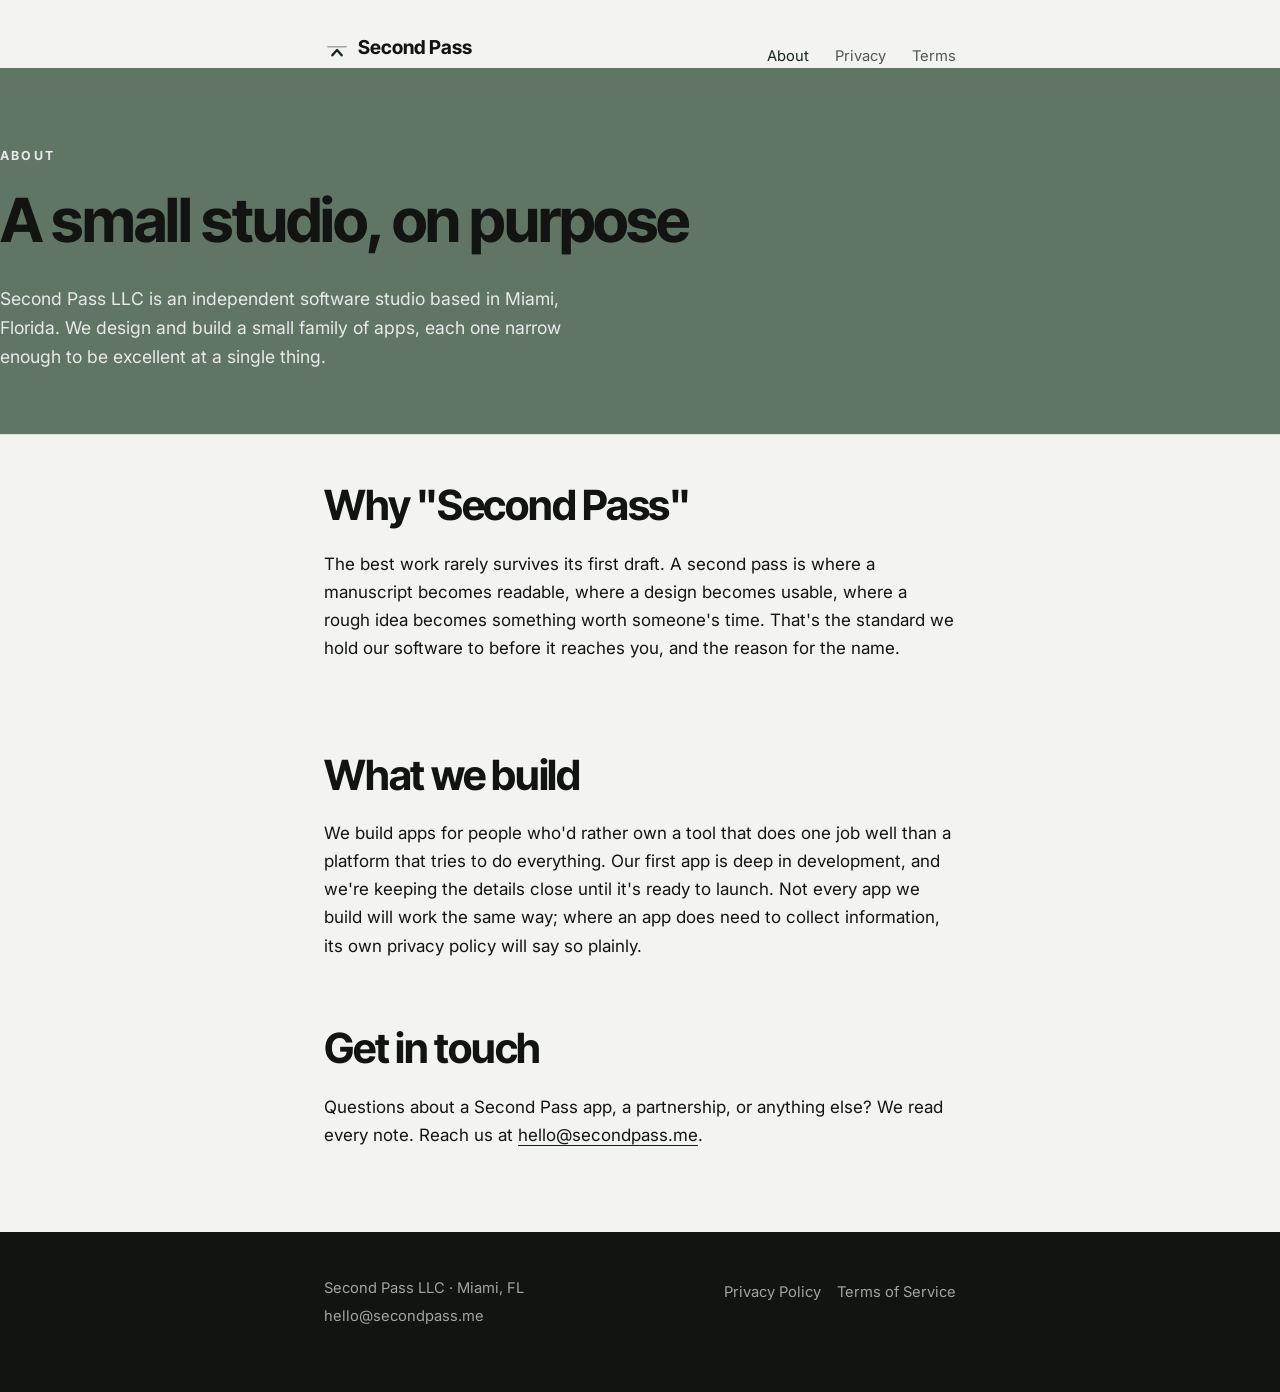
==== about.html @ 6c87a036 "Pink to green" ====
<!DOCTYPE html>
<html lang="en">
<head>
<meta charset="UTF-8">
<meta name="viewport" content="width=device-width, initial-scale=1.0">
<link rel="icon" type="image/svg+xml" href="favicon.svg">
<title>About | Second Pass</title>
<meta name="description" content="Second Pass LLC is a Florida-based software studio building small, focused, privacy-first apps.">
<link rel="preconnect" href="https://fonts.googleapis.com">
<link rel="preconnect" href="https://fonts.gstatic.com" crossorigin>
<link href="https://fonts.googleapis.com/css2?family=Inter:wght@400;500;600;700&family=Inter+Tight:wght@400;500;600;700;800&display=swap" rel="stylesheet">
<link rel="stylesheet" href="styles.css">
</head>
<body>

<header class="site">
  <a class="wordmark" href="index.html"><svg class="wordmark-icon" viewBox="0 0 100 100" aria-hidden="true"><path d="M15 45 L85 45" fill="none" stroke="#69716B" stroke-width="6" stroke-linecap="round" stroke-opacity="0.6"/><path d="M32 78 L50 58 L68 78" fill="none" stroke="#17231D" stroke-width="9" stroke-linecap="round" stroke-linejoin="round"/></svg><span>Second Pass</span></a>
  <nav class="site-nav">
    <a href="about.html" aria-current="page">About</a>
    <a href="privacy-policy.html">Privacy</a>
    <a href="terms-of-service.html">Terms</a>
  </nav>
</header>

<div class="hero">
  <p class="eyebrow">About</p>
  <h1>A small studio, on purpose</h1>
  <p class="lede">Second Pass LLC is an independent software studio based in Miami, Florida. We design and build a small family of apps, each one narrow enough to be excellent at a single thing.</p>
</div>

<hr class="rule">

<section class="block">
  <h2>Why "Second Pass"</h2>
  <p>The best work rarely survives its first draft. A second pass is where a manuscript becomes readable, where a design becomes usable, where a rough idea becomes something worth someone's time. That's the standard we hold our software to before it reaches you, and the reason for the name.</p>
</section>

<section class="block tight">
  <h2>What we build</h2>
  <p>We build apps for people who'd rather own a tool that does one job well than a platform that tries to do everything. Our first app is deep in development, and we're keeping the details close until it's ready to launch. Not every app we build will work the same way; where an app does need to collect information, its own privacy policy will say so plainly.</p>
</section>

<section class="block tight">
  <h2>Get in touch</h2>
  <p>Questions about a Second Pass app, a partnership, or anything else? We read every note. Reach us at <a href="mailto:hello@secondpass.me">hello@secondpass.me</a>.</p>
</section>

<footer class="site">
  <div class="wrap">
    <div>Second Pass LLC · Miami, FL<br><a href="mailto:hello@secondpass.me">hello@secondpass.me</a></div>
    <div class="legal-links">
      <a href="privacy-policy.html">Privacy Policy</a>
      <a href="terms-of-service.html">Terms of Service</a>
    </div>
  </div>
</footer>

</body>
</html>
---- styles.css ----
/* ===========================================================
   Second Pass — Editorial Quiet Luxury
   Built against the Second Pass design system, v1.0 (2026).
   Calm over clutter. Editorial over SaaS. Green is an accent,
   not the entire identity.
   =========================================================== */

:root {
  --color-black: #111411;
  --color-hunter: #17231D;
  --color-forest: #354D3B;
  --color-sage: #617565;
  --color-soft-sage: #A7B8A8;

  --color-background: #F3F4F0;
  --color-surface: #FFFFFF;
  --color-surface-soft: #ECEFEA;

  --color-text: #111411;
  --color-text-secondary: #4F5851;
  --color-text-muted: #69716B;

  --color-border: #D9DED9;
  --color-border-dark: #B9C2BA;

  --font-sans: "Inter", -apple-system, BlinkMacSystemFont, "Segoe UI", Helvetica, Arial, sans-serif;
  --font-display: "Inter Tight", "Inter", -apple-system, BlinkMacSystemFont, "Segoe UI", sans-serif;

  --radius-md: 10px;
  --radius-pill: 999px;

  --max-w: 760px;
  --margin: clamp(20px, 6vw, 64px);
}

* { box-sizing: border-box; }
html { -webkit-text-size-adjust: 100%; }

body {
  margin: 0;
  background: var(--color-background);
  color: var(--color-text);
  font-family: var(--font-sans);
  font-size: 17px;
  line-height: 1.65;
  -webkit-font-smoothing: antialiased;
}

h1, h2, h3 {
  font-family: var(--font-display);
  font-weight: 700;
  line-height: 1.1;
  letter-spacing: -0.03em;
  margin: 0 0 0.5em;
  color: var(--color-text);
}

h1 { font-size: clamp(2.4rem, 6vw, 3.8rem); }
h2 { font-size: clamp(1.8rem, 4vw, 2.6rem); font-weight: 700; }
h3 { font-size: 1.15rem; font-weight: 700; font-family: var(--font-sans); color: var(--color-text); }

p { margin: 0 0 1.1em; max-width: 62ch; color: var(--color-text); }
p em { font-style: normal; color: var(--color-hunter); font-weight: 600; }

a { color: var(--color-text); text-underline-offset: 4px; text-decoration-color: var(--color-hunter); }
a:hover { color: var(--color-hunter); }

a:focus-visible, .btn:focus-visible {
  outline: 2px solid var(--color-hunter);
  outline-offset: 3px;
  border-radius: 2px;
}

.wrap {
  max-width: var(--max-w);
  margin: 0 auto;
  padding: 0 var(--margin);
}

/* ---------- header ---------- */

header.site {
  padding: 32px var(--margin) 0;
  max-width: var(--max-w);
  margin: 0 auto;
  display: flex;
  justify-content: space-between;
  align-items: baseline;
  gap: 16px;
  flex-wrap: wrap;
}

.wordmark {
  font-family: var(--font-display);
  font-weight: 700;
  font-size: 1.2rem;
  color: var(--color-text);
  text-decoration: none;
  display: flex;
  align-items: center;
  gap: 8px;
}
.wordmark-icon { width: 26px; height: 26px; flex-shrink: 0; }

nav.site-nav { display: flex; gap: 26px; }
nav.site-nav a {
  font-size: 0.92rem;
  color: var(--color-text-secondary);
  text-decoration: none;
}
nav.site-nav a:hover, nav.site-nav a[aria-current="page"] { color: var(--color-hunter); }

/* ---------- hero ---------- */

.hero {
  background: var(--color-sage);
  padding: 72px 0 44px;
}

.hero .eyebrow {
  display: inline-block;
  color: #FFFFFF;
  font-size: 0.78rem;
  font-weight: 700;
  letter-spacing: 0.18em;
  text-transform: uppercase;
  margin-bottom: 20px;
  opacity: 0.85;
}

/* the big animated name */
.name-hero {
  position: relative;
  display: inline-block;
  font-family: var(--font-display);
  font-weight: 800;
  font-size: clamp(3.2rem, 13vw, 6.5rem);
  line-height: 0.95;
  letter-spacing: -0.03em;
  margin: 0 0 1.15em;
  color: #FFFFFF;
}

.name-hero .letter {
  display: inline-block;
  opacity: 0;
  transform: translateX(36px);
  animation: letter-in 0.5s cubic-bezier(0.16, 1, 0.3, 1) forwards;
}

@keyframes letter-in {
  to { opacity: 1; transform: translateX(0); }
}

@media (prefers-reduced-motion: reduce) {
  .name-hero .letter {
    animation: none;
    opacity: 1;
    transform: none;
  }
}

/* the edit mark: strike, then caret below, drawn in after the letters land */
.name-hero .edit-overlay {
  position: absolute;
  inset: 0;
  width: 100%;
  height: 100%;
  pointer-events: none;
  overflow: visible;
}

.name-hero .edit-overlay .strike {
  fill: none;
  stroke: #FFFFFF;
  stroke-opacity: 0.55;
  stroke-width: 6;
  stroke-linecap: round;
  stroke-dasharray: 400;
  stroke-dashoffset: 400;
  animation: sp-draw 0.4s ease-out 1.25s forwards;
}

.name-hero .edit-overlay .caret {
  fill: none;
  stroke: var(--color-hunter);
  stroke-width: 9;
  stroke-linecap: round;
  stroke-linejoin: round;
  stroke-dasharray: 158;
  stroke-dashoffset: 158;
  animation: sp-draw 0.35s cubic-bezier(0.65, 0, 0.35, 1) 1.65s forwards;
}

@keyframes sp-draw {
  to { stroke-dashoffset: 0; }
}

@media (prefers-reduced-motion: reduce) {
  .name-hero .edit-overlay .strike,
  .name-hero .edit-overlay .caret {
    animation: none;
    stroke-dashoffset: 0;
  }
}

.hero .tagline {
  font-size: 1.3rem;
  font-family: var(--font-display);
  font-weight: 600;
  color: #FFFFFF;
  margin-bottom: 0.6em;
}

.hero .tagline em { font-style: normal; color: #FFFFFF; text-decoration: underline; text-decoration-color: rgba(255,255,255,0.5); text-underline-offset: 4px; }

.hero .lede { font-size: 1.1rem; color: rgba(255, 255, 255, 0.85); max-width: 52ch; }

/* ---------- rule / section ---------- */

.rule {
  border: none;
  border-top: 1px solid var(--color-border);
  margin: 0;
}

section.block {
  padding: 48px var(--margin);
  max-width: var(--max-w);
  margin: 0 auto;
}

section.block.tight { padding-top: 24px; padding-bottom: 24px; }

/* ---------- "Latest" feed ---------- */

.log-item {
  border-top: 1px solid var(--color-border);
  padding: 30px 0;
  display: grid;
  grid-template-columns: 120px 1fr;
  gap: 20px;
}

.log-item:last-child { border-bottom: 1px solid var(--color-border); }

.log-item .status {
  font-size: 0.78rem;
  font-weight: 700;
  letter-spacing: 0.08em;
  text-transform: uppercase;
  font-family: var(--font-sans);
  color: var(--color-text-muted);
  padding-top: 0.2em;
}

.log-item .status.live { color: var(--color-hunter); }

.log-item h3 { margin-bottom: 8px; }
.log-item p { margin-bottom: 10px; color: var(--color-text-secondary); }
.log-item a.visit { font-size: 0.95rem; color: var(--color-hunter); text-decoration-color: var(--color-hunter); font-weight: 600; }

@media (max-width: 480px) {
  .log-item { grid-template-columns: 1fr; gap: 6px; }
}

/* ---------- principles ---------- */

.principles { margin: 0; padding: 0; list-style: none; }
.principles li {
  border-top: 1px solid var(--color-border);
  border-left: 3px solid var(--color-hunter);
  padding: 26px 0 26px 24px;
}
.principles li:last-child { border-bottom: 1px solid var(--color-border); }
.principles h3 { margin-bottom: 8px; font-family: var(--font-sans); font-weight: 700; font-size: 1.1rem; }
.principles p { margin-bottom: 0; color: var(--color-text-secondary); }

/* ---------- footer ---------- */

footer.site {
  padding: 44px var(--margin) 60px;
  max-width: 100%;
  margin: 40px 0 0;
  background: var(--color-black);
  color: #9EA79F;
  font-size: 0.92rem;
}

footer.site .wrap {
  display: flex;
  flex-wrap: wrap;
  justify-content: space-between;
  gap: 16px;
}

footer.site a { color: #9EA79F; text-decoration-color: transparent; padding: 4px 0; display: inline-block; }
footer.site a:hover { color: var(--color-soft-sage); }
footer.site .legal-links { display: flex; gap: 16px; flex-wrap: wrap; }

/* ---------- legal page typography ---------- */

.legal h2 {
  margin-top: 1.8em;
  font-size: 1.15rem;
  font-family: var(--font-sans);
  font-weight: 700;
  color: var(--color-forest);
}
.legal .updated { color: var(--color-text-muted); font-size: 0.9rem; margin-bottom: 2.5em; }
.legal .draft-note {
  border: 1px solid var(--color-border);
  padding: 16px 18px;
  font-size: 0.92rem;
  color: var(--color-text-secondary);
  margin-bottom: 2.5em;
}
.legal p, .legal li { color: var(--color-text); }

/* ---------- misc ---------- */

.btn {
  display: inline-block;
  padding: 13px 24px;
  border: 1px solid var(--color-border-dark);
  border-radius: var(--radius-md);
  color: var(--color-black);
  text-decoration: none;
  font-size: 0.95rem;
  font-weight: 600;
  margin-top: 8px;
  transition: border-color 160ms ease, background 160ms ease, color 160ms ease;
}
.btn:hover { border-color: var(--color-black); background: var(--color-black); color: #FFFFFF; }
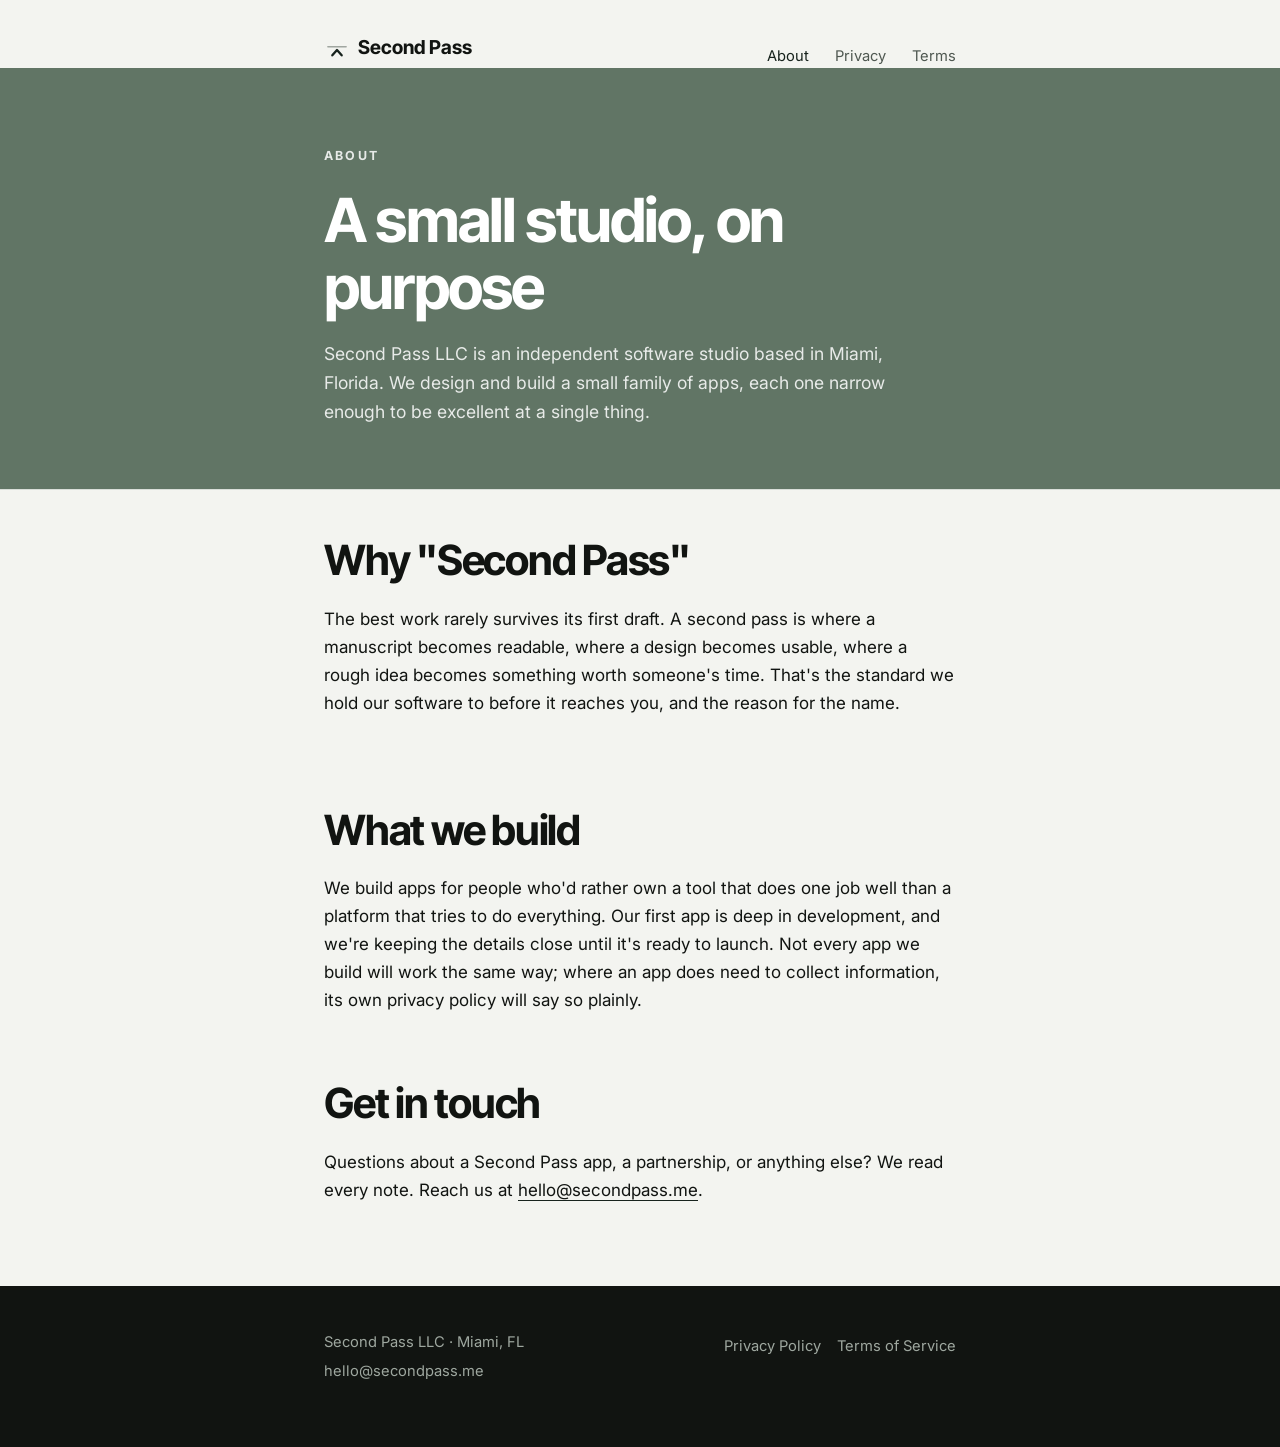
==== commit 30dc21be: "Center about and legal page heroes" ====
--- a/about.html
+++ b/about.html
@@ -23,9 +23,11 @@
 </header>
 
 <div class="hero">
-  <p class="eyebrow">About</p>
-  <h1>A small studio, on purpose</h1>
-  <p class="lede">Second Pass LLC is an independent software studio based in Miami, Florida. We design and build a small family of apps, each one narrow enough to be excellent at a single thing.</p>
+  <div class="wrap">
+    <p class="eyebrow">About</p>
+    <h1>A small studio, on purpose</h1>
+    <p class="lede">Second Pass LLC is an independent software studio based in Miami, Florida. We design and build a small family of apps, each one narrow enough to be excellent at a single thing.</p>
+  </div>
 </div>
 
 <hr class="rule">
--- a/styles.css
+++ b/styles.css
@@ -132,9 +132,10 @@
 .name-hero {
   position: relative;
   display: inline-block;
+  white-space: nowrap;
   font-family: var(--font-display);
   font-weight: 800;
-  font-size: clamp(3.2rem, 13vw, 6.5rem);
+  font-size: clamp(2.6rem, 13vw, 6.5rem);
   line-height: 0.95;
   letter-spacing: -0.03em;
   margin: 0 0 1.15em;
@@ -213,6 +214,8 @@
 }
 
 .hero .tagline em { font-style: normal; color: #FFFFFF; text-decoration: underline; text-decoration-color: rgba(255,255,255,0.5); text-underline-offset: 4px; }
+
+.hero h1 { color: #FFFFFF; margin-bottom: 0.3em; }
 
 .hero .lede { font-size: 1.1rem; color: rgba(255, 255, 255, 0.85); max-width: 52ch; }
 
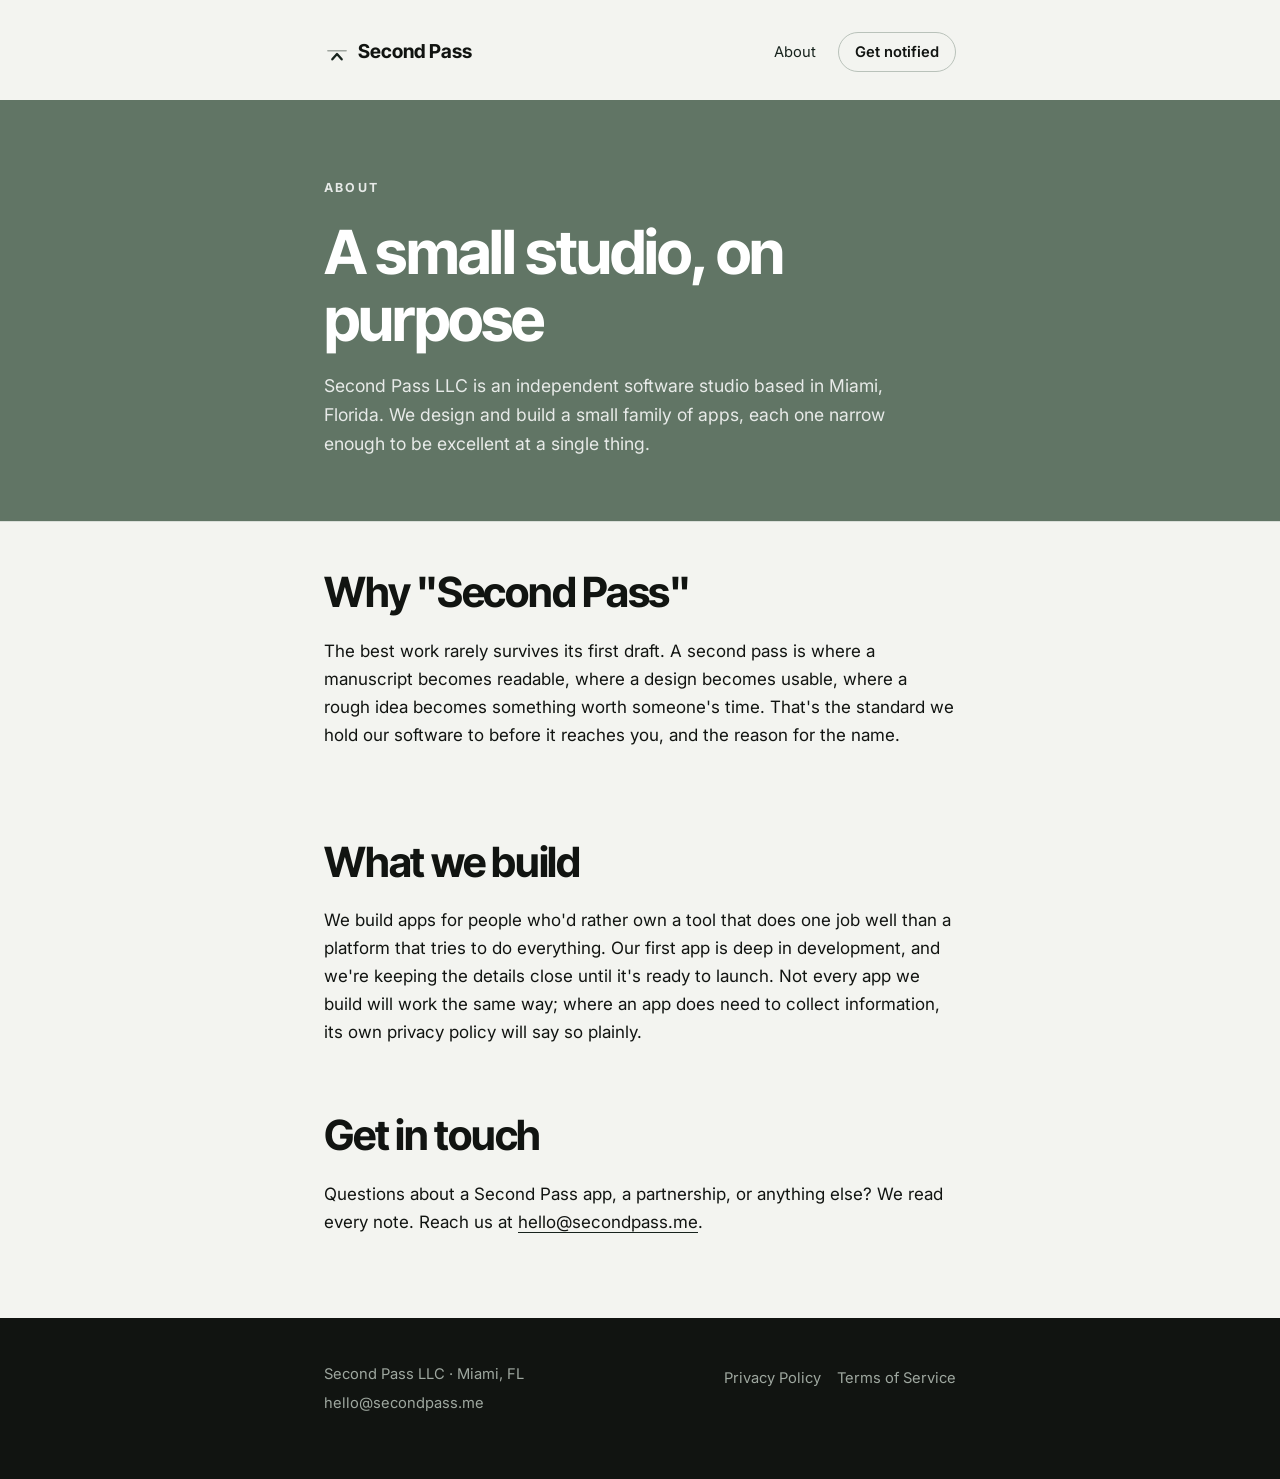
==== commit 132b888e: "Nov 2: patch glob/minimatch in desktop deps; coming-soon holding page (noindex)" ====
--- a/about.html
+++ b/about.html
@@ -3,6 +3,15 @@
 <head>
 <meta charset="UTF-8">
 <meta name="viewport" content="width=device-width, initial-scale=1.0">
+<meta property="og:type" content="website">
+<meta property="og:site_name" content="Second Pass">
+<meta property="og:title" content="About | Second Pass">
+<meta property="og:description" content="An independent software studio in Miami, building a small family of apps that each do one job well.">
+<meta property="og:url" content="https://secondpass.me/about.html">
+<meta property="og:image" content="https://secondpass.me/og-image.png">
+<meta property="og:image:width" content="1200">
+<meta property="og:image:height" content="630">
+<meta name="twitter:card" content="summary_large_image">
 <link rel="icon" type="image/svg+xml" href="favicon.svg">
 <title>About | Second Pass</title>
 <meta name="description" content="Second Pass LLC is a Florida-based software studio building small, focused, privacy-first apps.">
@@ -17,8 +26,7 @@
   <a class="wordmark" href="index.html"><svg class="wordmark-icon" viewBox="0 0 100 100" aria-hidden="true"><path d="M15 45 L85 45" fill="none" stroke="#69716B" stroke-width="6" stroke-linecap="round" stroke-opacity="0.6"/><path d="M32 78 L50 58 L68 78" fill="none" stroke="#17231D" stroke-width="9" stroke-linecap="round" stroke-linejoin="round"/></svg><span>Second Pass</span></a>
   <nav class="site-nav">
     <a href="about.html" aria-current="page">About</a>
-    <a href="privacy-policy.html">Privacy</a>
-    <a href="terms-of-service.html">Terms</a>
+    <a class="nav-cta" href="index.html#notify">Get notified</a>
   </nav>
 </header>
 
--- a/styles.css
+++ b/styles.css
@@ -335,3 +335,155 @@
   transition: border-color 160ms ease, background 160ms ease, color 160ms ease;
 }
 .btn:hover { border-color: var(--color-black); background: var(--color-black); color: #FFFFFF; }
+
+/* ===========================================================
+   v1.1 additions — teaser, signup, proof marks, header CTA
+   =========================================================== */
+
+.sr-only {
+  position: absolute; width: 1px; height: 1px; padding: 0; margin: -1px;
+  overflow: hidden; clip: rect(0 0 0 0); white-space: nowrap; border: 0;
+}
+
+/* header: breathing room above the hero, nav aligned to the wordmark */
+header.site { align-items: center; padding-bottom: 28px; }
+nav.site-nav { align-items: center; gap: 22px; }
+nav.site-nav a.nav-cta {
+  color: var(--color-black);
+  font-weight: 600;
+  border: 1px solid var(--color-border-dark);
+  border-radius: var(--radius-pill);
+  padding: 7px 16px;
+  transition: background 160ms ease, color 160ms ease, border-color 160ms ease;
+}
+nav.site-nav a.nav-cta:hover { background: var(--color-black); border-color: var(--color-black); color: #FFFFFF; }
+
+/* proof-mark divider: a rule with an insertion caret */
+.mark-rule {
+  max-width: var(--max-w);
+  margin: 0 auto;
+  padding: 0 var(--margin);
+  position: relative;
+  height: 22px;
+}
+.mark-rule::before {
+  content: "";
+  position: absolute;
+  left: var(--margin); right: var(--margin); top: 0;
+  border-top: 1px solid var(--color-border);
+}
+.mark-rule svg {
+  position: absolute; top: 2px; left: var(--margin);
+  width: 30px; height: 18px; overflow: visible;
+}
+.mark-rule path {
+  fill: none; stroke: var(--color-hunter); stroke-width: 3;
+  stroke-linecap: round; stroke-linejoin: round;
+}
+
+.section-lede { color: var(--color-text-secondary); margin-bottom: 1.6em; }
+
+/* first-app teaser */
+.app-teaser {
+  border-top: 1px solid var(--color-border);
+  padding-top: 30px;
+  display: grid;
+  grid-template-columns: 1fr;
+  gap: 28px;
+}
+@media (min-width: 720px) {
+  .app-teaser { grid-template-columns: 250px 1fr; gap: 36px; align-items: start; }
+}
+
+.teaser-visual { margin: 0; }
+.teaser-frame {
+  position: relative;
+  aspect-ratio: 4 / 3;
+  background: var(--color-hunter);
+  border-radius: 12px;
+  padding: 9px;
+  overflow: hidden;
+}
+.teaser-screen {
+  position: absolute; inset: 9px; border-radius: 6px; overflow: hidden;
+  background:
+    radial-gradient(circle at 50% 40%, #A7B8A8 0 17%, transparent 18%),
+    radial-gradient(ellipse 46% 34% at 50% 100%, #8A9C8C 0 98%, transparent 100%),
+    linear-gradient(160deg, #4A6350, #2A3B30);
+  filter: blur(9px);
+  transform: scale(1.08);
+}
+.teaser-cue {
+  position: absolute; top: 20px; right: 20px;
+  width: 8px; height: 8px; border-radius: 50%;
+  background: #F3F4F0;
+  box-shadow: 0 0 0 4px rgba(243, 244, 240, 0.18);
+  animation: cue-pulse 3.2s ease-in-out infinite;
+}
+@keyframes cue-pulse {
+  0%, 100% { opacity: 0.35; }
+  50% { opacity: 1; }
+}
+.teaser-visual figcaption {
+  margin-top: 10px;
+  font-size: 0.82rem;
+  color: var(--color-text-muted);
+}
+
+.teaser-copy .status {
+  font-size: 0.78rem; font-weight: 700; letter-spacing: 0.08em;
+  text-transform: uppercase; color: var(--color-forest); margin-bottom: 10px;
+}
+.teaser-copy h3 {
+  font-family: var(--font-display);
+  font-size: 1.45rem; line-height: 1.2; letter-spacing: -0.02em;
+  margin-bottom: 10px;
+}
+.teaser-copy > p { color: var(--color-text-secondary); }
+
+/* signup */
+.notify-form { display: flex; flex-wrap: wrap; gap: 10px; margin-top: 20px; }
+.notify-form input[type=email] {
+  flex: 1 1 220px; min-width: 0;
+  padding: 12px 14px;
+  font: inherit; font-size: 0.95rem;
+  color: var(--color-text);
+  background: var(--color-surface);
+  border: 1px solid var(--color-border-dark);
+  border-radius: var(--radius-md);
+}
+.notify-form input[type=email]:focus { outline: 2px solid var(--color-hunter); outline-offset: 1px; border-color: var(--color-hunter); }
+.btn-dark { background: var(--color-black); border-color: var(--color-black); color: #FFFFFF; margin-top: 0; cursor: pointer; font-family: inherit; }
+.btn-dark:hover { background: var(--color-hunter); border-color: var(--color-hunter); }
+.form-note { flex-basis: 100%; font-size: 0.85rem; color: var(--color-text-muted); margin: 2px 0 0; }
+.form-thanks { margin-top: 20px; font-weight: 600; color: var(--color-hunter); }
+
+/* "What we cut" */
+.cut-list { list-style: none; margin: 0; padding: 0; }
+.cut-list li {
+  border-top: 1px solid var(--color-border);
+  padding: 20px 0;
+  display: grid; gap: 4px;
+}
+.cut-list .cut {
+  font-family: var(--font-display);
+  font-weight: 600; font-size: 1.15rem; letter-spacing: -0.01em;
+  color: var(--color-text-muted);
+  text-decoration: none;
+  background-image: linear-gradient(var(--color-hunter), var(--color-hunter));
+  background-repeat: no-repeat;
+  background-position: 0 56%;
+  background-size: 100% 2.5px;
+  -webkit-box-decoration-break: clone; box-decoration-break: clone;
+  transition: background-size 0.6s cubic-bezier(0.65, 0, 0.35, 1);
+  transition-delay: inherit;
+  justify-self: start;
+}
+.js .cut-list li:not(.is-cut) .cut { background-size: 0% 2.5px; }
+.cut-list .why { color: var(--color-text-secondary); font-size: 0.98rem; }
+
+@media (prefers-reduced-motion: reduce) {
+  .teaser-cue { animation: none; opacity: 1; }
+  .cut-list .cut { transition: none; }
+  .js .cut-list li:not(.is-cut) .cut { background-size: 100% 2.5px; }
+}
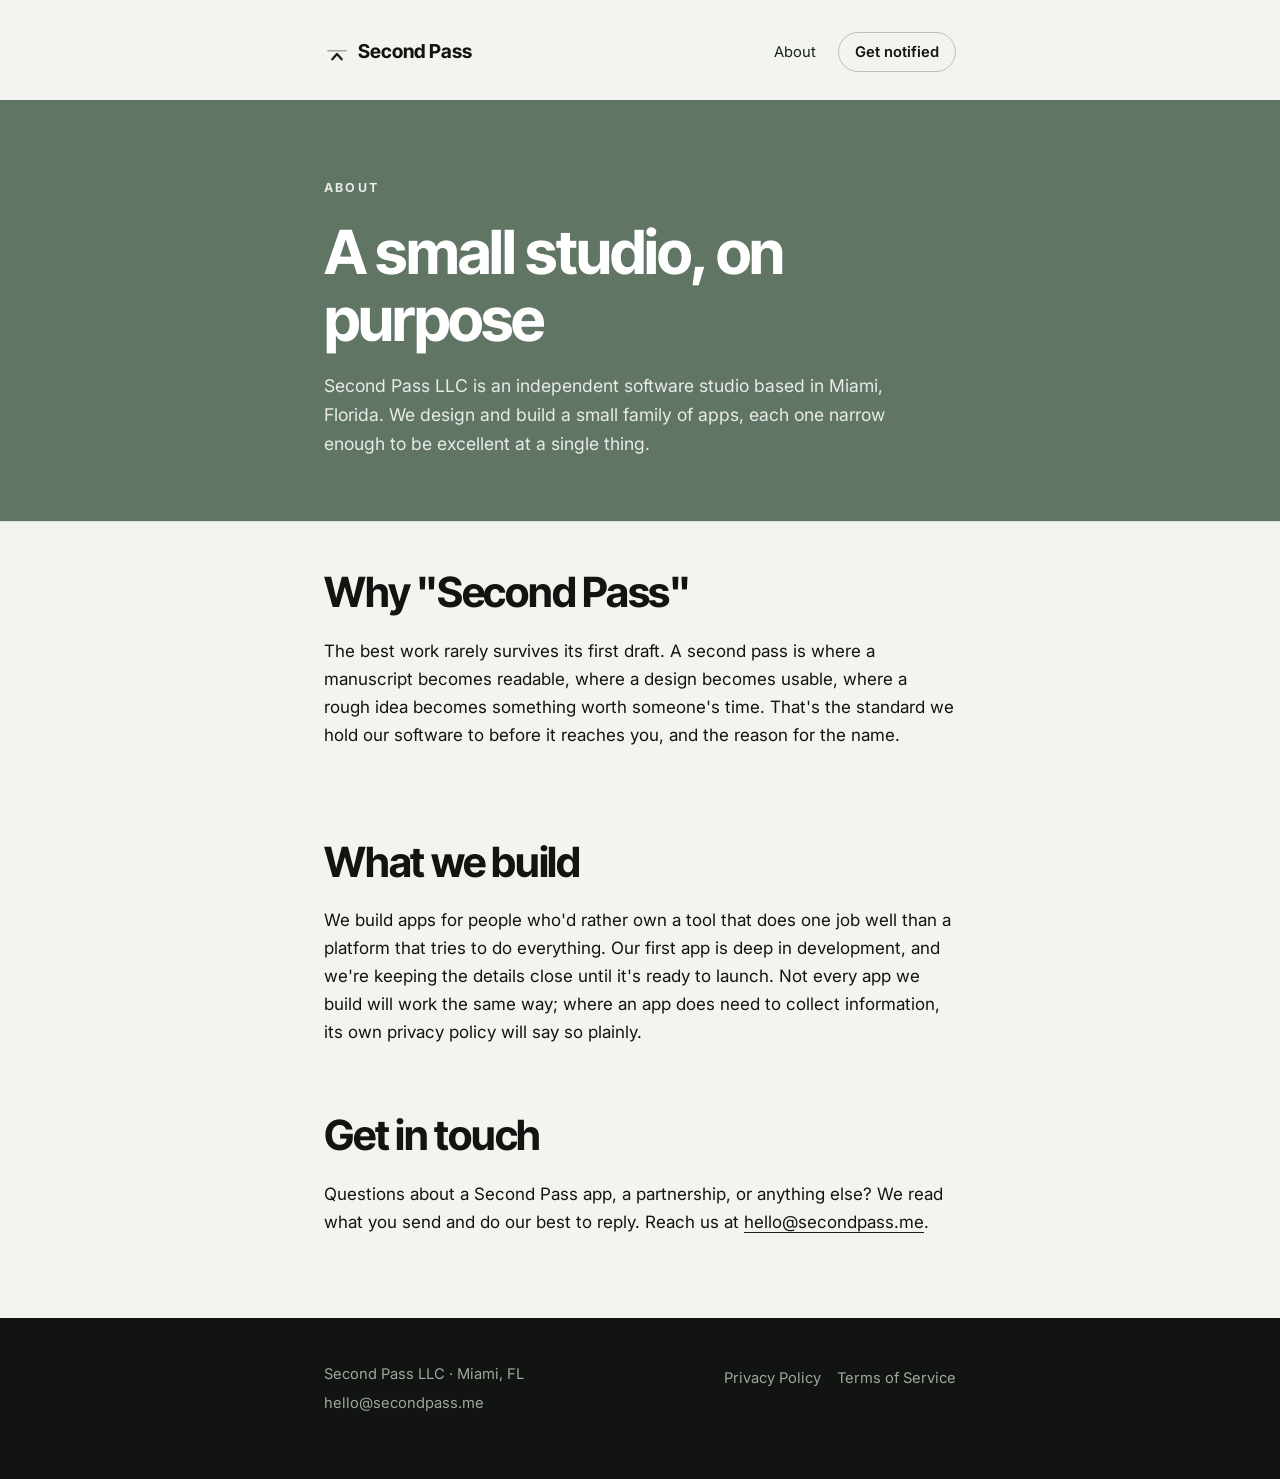
==== commit fe5de896: "Removed absolutes" ====
--- a/about.html
+++ b/about.html
@@ -12,13 +12,15 @@
 <meta property="og:image:width" content="1200">
 <meta property="og:image:height" content="630">
 <meta name="twitter:card" content="summary_large_image">
-<link rel="icon" type="image/svg+xml" href="favicon.svg">
+<link rel="icon" type="image/png" sizes="32x32" href="favicon-32.png?v=2">
+<link rel="icon" type="image/svg+xml" href="favicon.svg?v=2">
+<link rel="apple-touch-icon" href="apple-touch-icon.png?v=2">
 <title>About | Second Pass</title>
 <meta name="description" content="Second Pass LLC is a Florida-based software studio building small, focused, privacy-first apps.">
 <link rel="preconnect" href="https://fonts.googleapis.com">
 <link rel="preconnect" href="https://fonts.gstatic.com" crossorigin>
 <link href="https://fonts.googleapis.com/css2?family=Inter:wght@400;500;600;700&family=Inter+Tight:wght@400;500;600;700;800&display=swap" rel="stylesheet">
-<link rel="stylesheet" href="styles.css">
+<link rel="stylesheet" href="styles.css?v=2">
 </head>
 <body>
 
@@ -52,7 +54,7 @@
 
 <section class="block tight">
   <h2>Get in touch</h2>
-  <p>Questions about a Second Pass app, a partnership, or anything else? We read every note. Reach us at <a href="mailto:hello@secondpass.me">hello@secondpass.me</a>.</p>
+  <p>Questions about a Second Pass app, a partnership, or anything else? We read what you send and do our best to reply. Reach us at <a href="mailto:hello@secondpass.me">hello@secondpass.me</a>.</p>
 </section>
 
 <footer class="site">
--- a/styles.css
+++ b/styles.css
@@ -175,21 +175,33 @@
   fill: none;
   stroke: #FFFFFF;
   stroke-opacity: 0.55;
-  stroke-width: 6;
+  stroke-width: 10;
   stroke-linecap: round;
   stroke-dasharray: 400;
   stroke-dashoffset: 400;
   animation: sp-draw 0.4s ease-out 1.25s forwards;
 }
 
-.name-hero .edit-overlay .caret {
+/* caret lives in its own uniformly scaled svg so it keeps the logo's 36:20 shape */
+.name-hero .edit-caret {
+  position: absolute;
+  left: 63.75%;
+  top: 0.8em;
+  width: 0.82em;
+  height: 0.492em;
+  transform: translateX(-50%);
+  overflow: visible;
+  pointer-events: none;
+}
+
+.name-hero .edit-caret path {
   fill: none;
   stroke: var(--color-hunter);
-  stroke-width: 9;
+  stroke-width: 5;
   stroke-linecap: round;
   stroke-linejoin: round;
-  stroke-dasharray: 158;
-  stroke-dashoffset: 158;
+  stroke-dasharray: 54;
+  stroke-dashoffset: 54;
   animation: sp-draw 0.35s cubic-bezier(0.65, 0, 0.35, 1) 1.65s forwards;
 }
 
@@ -199,7 +211,7 @@
 
 @media (prefers-reduced-motion: reduce) {
   .name-hero .edit-overlay .strike,
-  .name-hero .edit-overlay .caret {
+  .name-hero .edit-caret path {
     animation: none;
     stroke-dashoffset: 0;
   }
@@ -406,10 +418,7 @@
 }
 .teaser-screen {
   position: absolute; inset: 9px; border-radius: 6px; overflow: hidden;
-  background:
-    radial-gradient(circle at 50% 40%, #A7B8A8 0 17%, transparent 18%),
-    radial-gradient(ellipse 46% 34% at 50% 100%, #8A9C8C 0 98%, transparent 100%),
-    linear-gradient(160deg, #4A6350, #2A3B30);
+  background: linear-gradient(160deg, #4A6350, #2A3B30);
   filter: blur(9px);
   transform: scale(1.08);
 }
@@ -440,6 +449,14 @@
   margin-bottom: 10px;
 }
 .teaser-copy > p { color: var(--color-text-secondary); }
+
+/* the studio's caret, centered on the teaser: no hint of what the app does */
+.teaser-mark {
+  position: absolute; left: 50%; top: 50%; width: 64px; height: 38px;
+  transform: translate(-50%, -50%);
+  fill: none; stroke: #F3F4F0; stroke-width: 3.5; stroke-linecap: round; stroke-linejoin: round;
+  opacity: 0.85;
+}
 
 /* signup */
 .notify-form { display: flex; flex-wrap: wrap; gap: 10px; margin-top: 20px; }
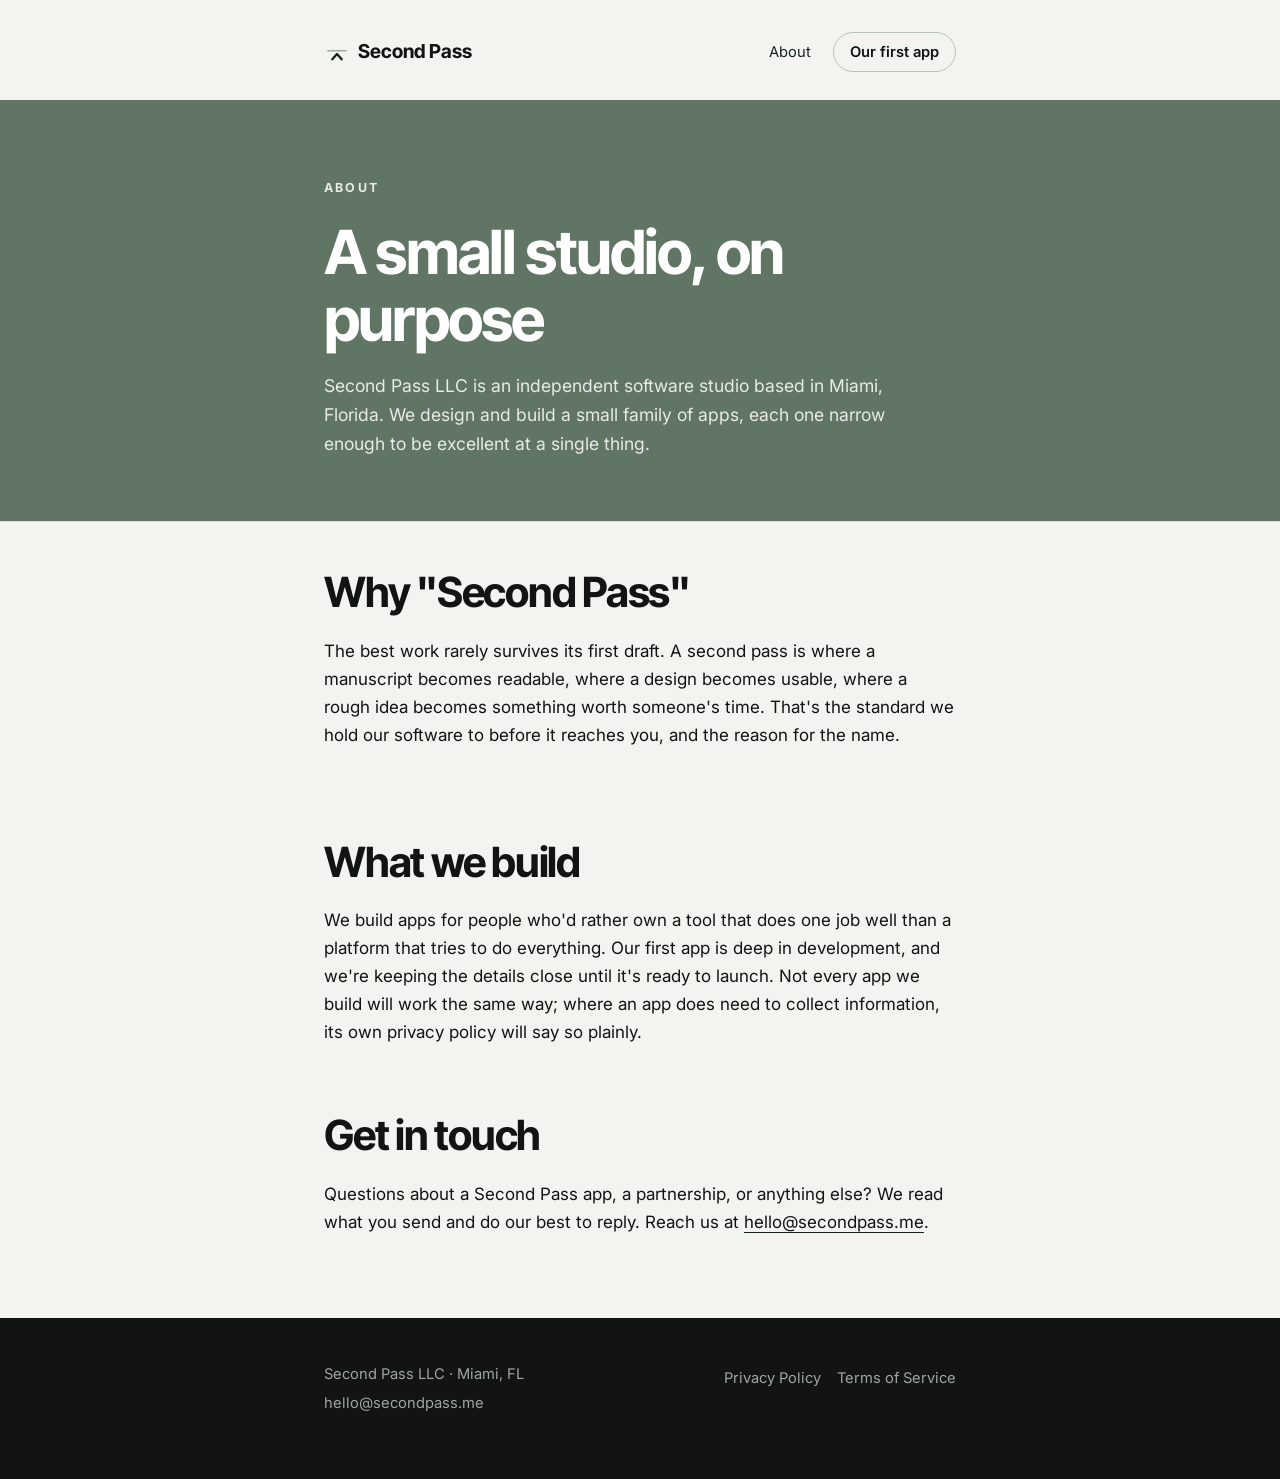
==== commit fe80e536: "Email update" ====
--- a/about.html
+++ b/about.html
@@ -28,7 +28,7 @@
   <a class="wordmark" href="index.html"><svg class="wordmark-icon" viewBox="0 0 100 100" aria-hidden="true"><path d="M15 45 L85 45" fill="none" stroke="#69716B" stroke-width="6" stroke-linecap="round" stroke-opacity="0.6"/><path d="M32 78 L50 58 L68 78" fill="none" stroke="#17231D" stroke-width="9" stroke-linecap="round" stroke-linejoin="round"/></svg><span>Second Pass</span></a>
   <nav class="site-nav">
     <a href="about.html" aria-current="page">About</a>
-    <a class="nav-cta" href="index.html#notify">Get notified</a>
+    <a class="nav-cta" href="index.html#notify">Our first app</a>
   </nav>
 </header>
 
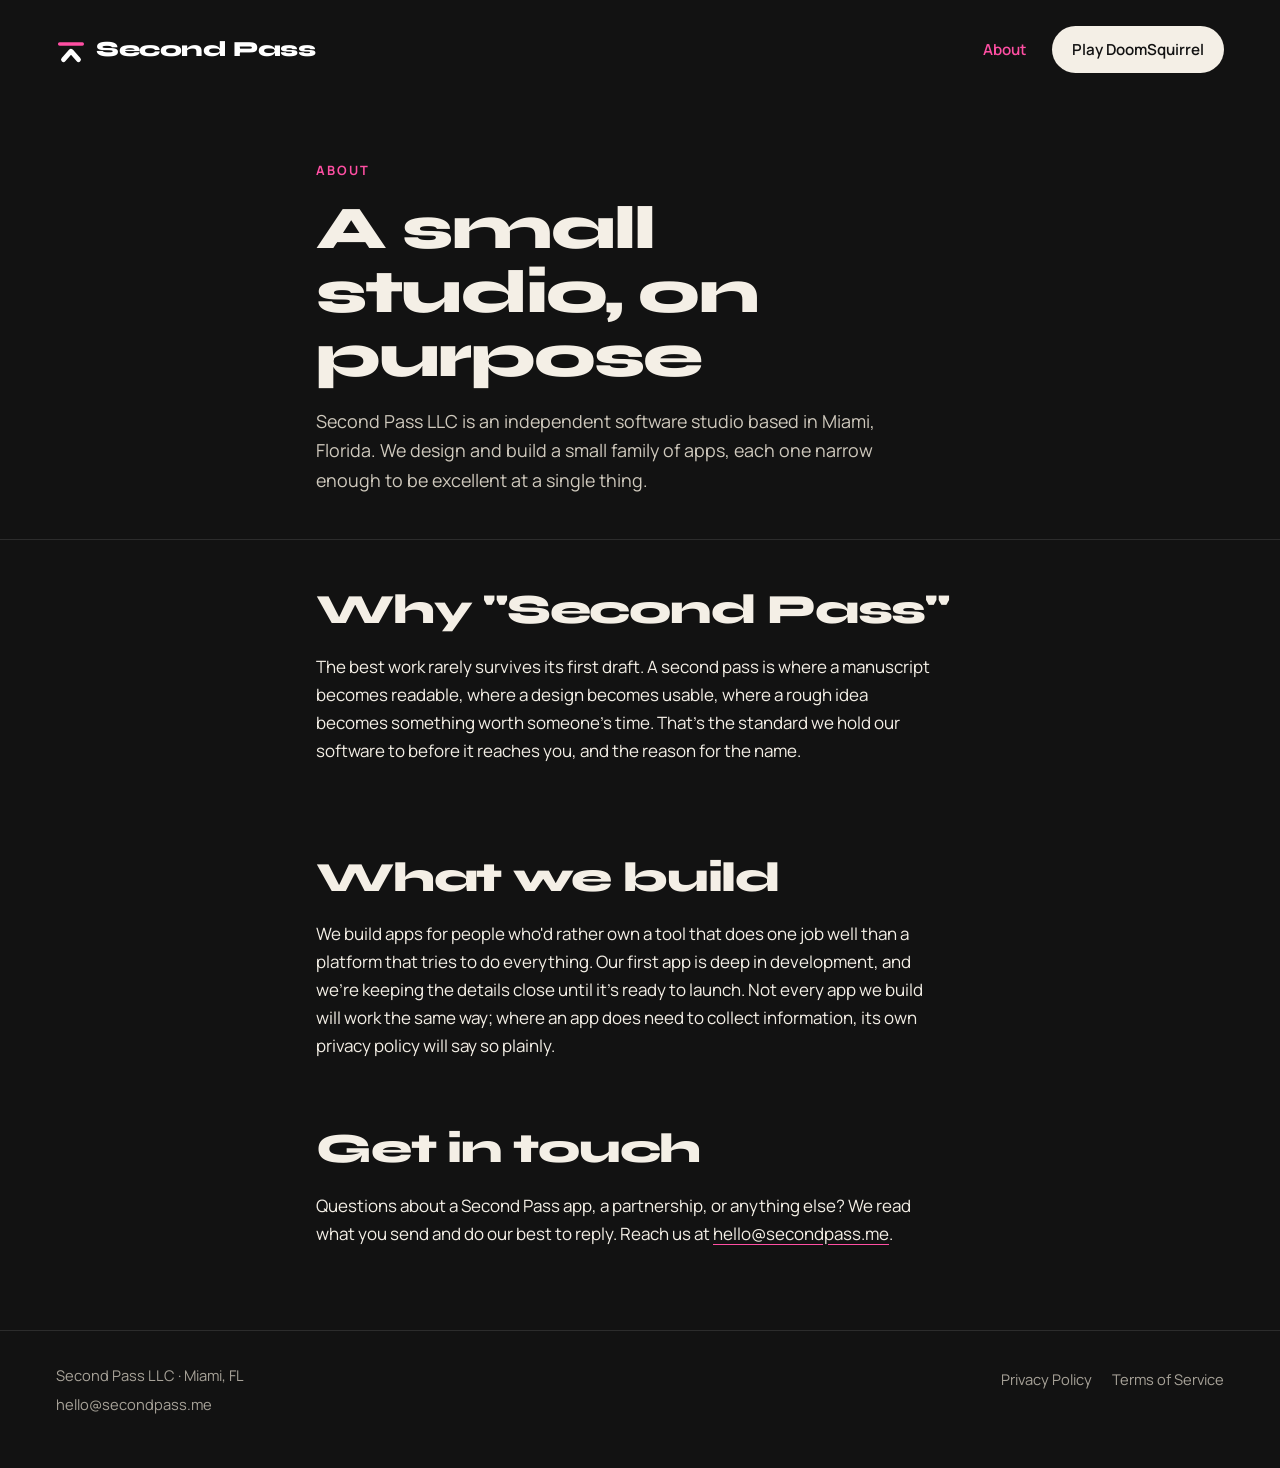
==== commit 010a35fc: "Launch redesign with DoomSquirrel" ====
--- a/about.html
+++ b/about.html
@@ -6,32 +6,36 @@
 <meta property="og:type" content="website">
 <meta property="og:site_name" content="Second Pass">
 <meta property="og:title" content="About | Second Pass">
-<meta property="og:description" content="An independent software studio in Miami, building a small family of apps that each do one job well.">
+<meta property="og:description" content="An independent software studio in Miami making games, tools and other small apps.">
 <meta property="og:url" content="https://secondpass.me/about.html">
-<meta property="og:image" content="https://secondpass.me/og-image.png">
+<meta property="og:image" content="https://secondpass.me/og-image.png?v=3">
 <meta property="og:image:width" content="1200">
 <meta property="og:image:height" content="630">
 <meta name="twitter:card" content="summary_large_image">
-<link rel="icon" type="image/png" sizes="32x32" href="favicon-32.png?v=2">
-<link rel="icon" type="image/svg+xml" href="favicon.svg?v=2">
-<link rel="apple-touch-icon" href="apple-touch-icon.png?v=2">
+<meta property="og:image:alt" content="Second Pass logo with the line One studio. All kinds of apps., beside tiles for DoomSquirrel and Terevu.">
+<link rel="canonical" href="https://secondpass.me/about.html">
+<meta name="theme-color" content="#121212">
+<link rel="icon" type="image/png" sizes="32x32" href="favicon-32.png?v=3">
+<link rel="icon" type="image/svg+xml" href="favicon.svg?v=3">
+<link rel="apple-touch-icon" href="apple-touch-icon.png?v=3">
 <title>About | Second Pass</title>
-<meta name="description" content="Second Pass LLC is a Florida-based software studio building small, focused, privacy-first apps.">
+<meta name="description" content="Second Pass LLC is an independent software studio in Miami, Florida, making games, tools and other small apps.">
 <link rel="preconnect" href="https://fonts.googleapis.com">
 <link rel="preconnect" href="https://fonts.gstatic.com" crossorigin>
-<link href="https://fonts.googleapis.com/css2?family=Inter:wght@400;500;600;700&family=Inter+Tight:wght@400;500;600;700;800&display=swap" rel="stylesheet">
-<link rel="stylesheet" href="styles.css?v=2">
+<link href="https://fonts.googleapis.com/css2?family=Syne:wght@500;700;800&family=Manrope:wght@400;600;700&display=swap" rel="stylesheet">
+<link rel="stylesheet" href="styles.css?v=3">
 </head>
 <body>
 
 <header class="site">
-  <a class="wordmark" href="index.html"><svg class="wordmark-icon" viewBox="0 0 100 100" aria-hidden="true"><path d="M15 45 L85 45" fill="none" stroke="#69716B" stroke-width="6" stroke-linecap="round" stroke-opacity="0.6"/><path d="M32 78 L50 58 L68 78" fill="none" stroke="#17231D" stroke-width="9" stroke-linecap="round" stroke-linejoin="round"/></svg><span>Second Pass</span></a>
+  <a class="wordmark" href="index.html"><svg class="wordmark-icon" viewBox="0 0 100 100" aria-hidden="true"><path d="M12 30 L88 30" fill="none" stroke="#FF4FA3" stroke-width="11" stroke-linecap="round"/><path d="M25 82 L50 54 L75 82" fill="none" stroke="#FFFFFF" stroke-width="16" stroke-linecap="round" stroke-linejoin="round"/></svg><span>Second Pass</span></a>
   <nav class="site-nav">
     <a href="about.html" aria-current="page">About</a>
-    <a class="nav-cta" href="index.html#notify">Our first app</a>
+    <a class="nav-cta" href="https://apps.apple.com/app/id6830947464">Play DoomSquirrel</a>
   </nav>
 </header>
 
+<main id="main">
 <div class="hero">
   <div class="wrap">
     <p class="eyebrow">About</p>
@@ -56,6 +60,7 @@
   <h2>Get in touch</h2>
   <p>Questions about a Second Pass app, a partnership, or anything else? We read what you send and do our best to reply. Reach us at <a href="mailto:hello@secondpass.me">hello@secondpass.me</a>.</p>
 </section>
+</main>
 
 <footer class="site">
   <div class="wrap">
--- a/styles.css
+++ b/styles.css
@@ -1,36 +1,36 @@
 /* ===========================================================
-   Second Pass — Editorial Quiet Luxury
-   Built against the Second Pass design system, v1.0 (2026).
-   Calm over clutter. Editorial over SaaS. Green is an accent,
-   not the entire identity.
+   Second Pass — Many Worlds (v2.0, 2026)
+   A dark studio frame. Each app brings its own colors and type;
+   the studio itself owns pink + white and the strike-and-caret mark.
+   Loads its own fonts so the legal and support pages pick up the
+   new look without any change to their HTML.
    =========================================================== */
 
+@import url("https://fonts.googleapis.com/css2?family=Syne:wght@500;700;800&family=Manrope:wght@400;600;700&display=swap");
+
 :root {
-  --color-black: #111411;
-  --color-hunter: #17231D;
-  --color-forest: #354D3B;
-  --color-sage: #617565;
-  --color-soft-sage: #A7B8A8;
-
-  --color-background: #F3F4F0;
-  --color-surface: #FFFFFF;
-  --color-surface-soft: #ECEFEA;
-
-  --color-text: #111411;
-  --color-text-secondary: #4F5851;
-  --color-text-muted: #69716B;
-
-  --color-border: #D9DED9;
-  --color-border-dark: #B9C2BA;
-
-  --font-sans: "Inter", -apple-system, BlinkMacSystemFont, "Segoe UI", Helvetica, Arial, sans-serif;
-  --font-display: "Inter Tight", "Inter", -apple-system, BlinkMacSystemFont, "Segoe UI", sans-serif;
-
-  --radius-md: 10px;
-  --radius-pill: 999px;
-
+  --sp-pink: #FF4FA3;
+  --sp-white: #FFFFFF;
+
+  --bg: #121212;
+  --tile: #1E1E1E;
+  --line: #2C2C2C;
+  --text: #F4EFE6;
+  --text-2: #CFC9BD;
+  --text-3: #A8A399;
+  --cream: #F4EFE6;
+
+  --teal: #2EC4B6;
+  --blue: #5B8CFF;
+
+  --font-sans: "Manrope", -apple-system, BlinkMacSystemFont, "Segoe UI", Helvetica, Arial, sans-serif;
+  --font-display: "Syne", "Manrope", -apple-system, BlinkMacSystemFont, "Segoe UI", sans-serif;
+
+  --radius: 28px;
+  --radius-sm: 12px;
   --max-w: 760px;
-  --margin: clamp(20px, 6vw, 64px);
+  --max-w-wide: 1320px;
+  --margin: clamp(20px, 5vw, 56px);
 }
 
 * { box-sizing: border-box; }
@@ -38,8 +38,8 @@
 
 body {
   margin: 0;
-  background: var(--color-background);
-  color: var(--color-text);
+  background: var(--bg);
+  color: var(--text);
   font-family: var(--font-sans);
   font-size: 17px;
   line-height: 1.65;
@@ -48,459 +48,380 @@
 
 h1, h2, h3 {
   font-family: var(--font-display);
-  font-weight: 700;
-  line-height: 1.1;
+  font-weight: 800;
+  line-height: 1.05;
   letter-spacing: -0.03em;
   margin: 0 0 0.5em;
-  color: var(--color-text);
-}
-
+  color: var(--text);
+}
 h1 { font-size: clamp(2.4rem, 6vw, 3.8rem); }
-h2 { font-size: clamp(1.8rem, 4vw, 2.6rem); font-weight: 700; }
-h3 { font-size: 1.15rem; font-weight: 700; font-family: var(--font-sans); color: var(--color-text); }
-
-p { margin: 0 0 1.1em; max-width: 62ch; color: var(--color-text); }
-p em { font-style: normal; color: var(--color-hunter); font-weight: 600; }
-
-a { color: var(--color-text); text-underline-offset: 4px; text-decoration-color: var(--color-hunter); }
-a:hover { color: var(--color-hunter); }
-
-a:focus-visible, .btn:focus-visible {
-  outline: 2px solid var(--color-hunter);
+h2 { font-size: clamp(1.8rem, 4vw, 2.6rem); }
+h3 { font-size: 1.2rem; font-weight: 700; }
+
+p { margin: 0 0 1.1em; max-width: 62ch; color: var(--text); }
+p em { font-style: normal; color: var(--sp-pink); font-weight: 600; }
+
+a { color: var(--text); text-underline-offset: 4px; text-decoration-color: var(--sp-pink); }
+a:hover { color: var(--sp-pink); }
+
+a:focus-visible, button:focus-visible, input:focus-visible, .btn:focus-visible {
+  outline: 2px solid var(--sp-pink);
   outline-offset: 3px;
-  border-radius: 2px;
-}
-
-.wrap {
-  max-width: var(--max-w);
+}
+
+.wrap { max-width: var(--max-w); margin: 0 auto; padding: 0 var(--margin); }
+
+.sr-only {
+  position: absolute; width: 1px; height: 1px; padding: 0; margin: -1px;
+  overflow: hidden; clip: rect(0 0 0 0); white-space: nowrap; border: 0;
+}
+
+/* ---------- header (shared) ---------- */
+
+header.site {
+  max-width: var(--max-w-wide);
   margin: 0 auto;
-  padding: 0 var(--margin);
-}
-
-/* ---------- header ---------- */
-
-header.site {
-  padding: 32px var(--margin) 0;
-  max-width: var(--max-w);
-  margin: 0 auto;
+  padding: 26px var(--margin);
   display: flex;
   justify-content: space-between;
-  align-items: baseline;
+  align-items: center;
   gap: 16px;
   flex-wrap: wrap;
 }
 
 .wordmark {
   font-family: var(--font-display);
-  font-weight: 700;
-  font-size: 1.2rem;
-  color: var(--color-text);
+  font-weight: 800;
+  font-size: 1.35rem;
+  letter-spacing: -0.02em;
+  color: var(--sp-white);
   text-decoration: none;
   display: flex;
   align-items: center;
-  gap: 8px;
-}
-.wordmark-icon { width: 26px; height: 26px; flex-shrink: 0; }
-
-nav.site-nav { display: flex; gap: 26px; }
+  gap: 10px;
+}
+.wordmark:hover { color: var(--sp-white); }
+.wordmark-icon { width: 30px; height: 30px; flex-shrink: 0; overflow: visible; }
+/* recolors the mark on every page, including pages whose SVG still
+   carries the old inline colors (CSS beats SVG presentation attributes) */
+.wordmark-icon path:first-child { stroke: var(--sp-pink); stroke-opacity: 1; }
+.wordmark-icon path:last-child { stroke: var(--sp-white); }
+
+nav.site-nav { display: flex; flex-wrap: wrap; align-items: center; gap: 26px; }
 nav.site-nav a {
-  font-size: 0.92rem;
-  color: var(--color-text-secondary);
+  font-size: 0.95rem;
+  font-weight: 600;
+  color: var(--text);
   text-decoration: none;
-}
-nav.site-nav a:hover, nav.site-nav a[aria-current="page"] { color: var(--color-hunter); }
-
-/* ---------- hero ---------- */
-
-.hero {
-  background: var(--color-sage);
-  padding: 72px 0 44px;
-}
-
+  padding: 10px 0;
+}
+nav.site-nav a:hover, nav.site-nav a[aria-current="page"] { color: var(--sp-pink); }
+nav.site-nav a.nav-cta {
+  color: var(--bg);
+  background: var(--cream);
+  border-radius: 999px;
+  padding: 11px 20px;
+}
+nav.site-nav a.nav-cta:hover { background: var(--sp-pink); color: var(--bg); }
+
+/* ---------- inner-page hero (about, legal, support) ---------- */
+
+.hero { padding: 56px 0 24px; }
 .hero .eyebrow {
   display: inline-block;
-  color: #FFFFFF;
-  font-size: 0.78rem;
+  color: var(--sp-pink);
+  font-size: 0.8rem;
   font-weight: 700;
-  letter-spacing: 0.18em;
+  letter-spacing: 0.16em;
   text-transform: uppercase;
-  margin-bottom: 20px;
-  opacity: 0.85;
-}
-
-/* the big animated name */
-.name-hero {
-  position: relative;
+  margin-bottom: 16px;
+}
+.hero h1 { color: var(--text); margin-bottom: 0.3em; }
+.hero .lede { font-size: 1.12rem; color: var(--text-2); max-width: 56ch; }
+
+/* ---------- sections, rules ---------- */
+
+.rule { border: none; border-top: 1px solid var(--line); margin: 0; }
+
+section.block { padding: 48px var(--margin); max-width: var(--max-w); margin: 0 auto; }
+section.block.tight { padding-top: 24px; padding-bottom: 24px; }
+
+/* ---------- principles (inner pages) ---------- */
+
+.principles { margin: 0; padding: 0; list-style: none; }
+.principles li { border-top: 1px solid var(--line); padding: 26px 0; }
+.principles li:last-child { border-bottom: 1px solid var(--line); }
+.principles h3 { margin-bottom: 8px; }
+.principles p { margin-bottom: 0; color: var(--text-2); }
+
+/* ---------- legal page typography ---------- */
+
+.legal h2 {
+  margin-top: 1.8em;
+  font-size: 1.2rem;
+  font-weight: 700;
+  color: var(--text);
+}
+.legal .updated { color: var(--text-3); font-size: 0.9rem; margin-bottom: 2.5em; }
+.legal .draft-note {
+  border: 1px solid var(--line);
+  border-radius: var(--radius-sm);
+  padding: 16px 18px;
+  font-size: 0.92rem;
+  color: var(--text-2);
+  margin-bottom: 2.5em;
+}
+.legal p, .legal li { color: var(--text); }
+.legal a { color: var(--text); }
+
+/* ---------- buttons ---------- */
+
+.btn {
   display: inline-block;
-  white-space: nowrap;
-  font-family: var(--font-display);
-  font-weight: 800;
-  font-size: clamp(2.6rem, 13vw, 6.5rem);
-  line-height: 0.95;
-  letter-spacing: -0.03em;
-  margin: 0 0 1.15em;
-  color: #FFFFFF;
-}
-
-.name-hero .letter {
-  display: inline-block;
-  opacity: 0;
-  transform: translateX(36px);
-  animation: letter-in 0.5s cubic-bezier(0.16, 1, 0.3, 1) forwards;
-}
-
-@keyframes letter-in {
-  to { opacity: 1; transform: translateX(0); }
-}
-
-@media (prefers-reduced-motion: reduce) {
-  .name-hero .letter {
-    animation: none;
-    opacity: 1;
-    transform: none;
-  }
-}
-
-/* the edit mark: strike, then caret below, drawn in after the letters land */
-.name-hero .edit-overlay {
-  position: absolute;
-  inset: 0;
-  width: 100%;
-  height: 100%;
-  pointer-events: none;
-  overflow: visible;
-}
-
-.name-hero .edit-overlay .strike {
-  fill: none;
-  stroke: #FFFFFF;
-  stroke-opacity: 0.55;
-  stroke-width: 10;
-  stroke-linecap: round;
-  stroke-dasharray: 400;
-  stroke-dashoffset: 400;
-  animation: sp-draw 0.4s ease-out 1.25s forwards;
-}
-
-/* caret lives in its own uniformly scaled svg so it keeps the logo's 36:20 shape */
-.name-hero .edit-caret {
-  position: absolute;
-  left: 63.75%;
-  top: 0.8em;
-  width: 0.82em;
-  height: 0.492em;
-  transform: translateX(-50%);
-  overflow: visible;
-  pointer-events: none;
-}
-
-.name-hero .edit-caret path {
-  fill: none;
-  stroke: var(--color-hunter);
-  stroke-width: 5;
-  stroke-linecap: round;
-  stroke-linejoin: round;
-  stroke-dasharray: 54;
-  stroke-dashoffset: 54;
-  animation: sp-draw 0.35s cubic-bezier(0.65, 0, 0.35, 1) 1.65s forwards;
-}
-
-@keyframes sp-draw {
-  to { stroke-dashoffset: 0; }
-}
-
-@media (prefers-reduced-motion: reduce) {
-  .name-hero .edit-overlay .strike,
-  .name-hero .edit-caret path {
-    animation: none;
-    stroke-dashoffset: 0;
-  }
-}
-
-.hero .tagline {
-  font-size: 1.3rem;
-  font-family: var(--font-display);
+  padding: 13px 24px;
+  border: 1px solid var(--text-3);
+  border-radius: 999px;
+  color: var(--text);
+  text-decoration: none;
+  font-size: 0.95rem;
   font-weight: 600;
-  color: #FFFFFF;
-  margin-bottom: 0.6em;
-}
-
-.hero .tagline em { font-style: normal; color: #FFFFFF; text-decoration: underline; text-decoration-color: rgba(255,255,255,0.5); text-underline-offset: 4px; }
-
-.hero h1 { color: #FFFFFF; margin-bottom: 0.3em; }
-
-.hero .lede { font-size: 1.1rem; color: rgba(255, 255, 255, 0.85); max-width: 52ch; }
-
-/* ---------- rule / section ---------- */
-
-.rule {
-  border: none;
-  border-top: 1px solid var(--color-border);
-  margin: 0;
-}
-
-section.block {
-  padding: 48px var(--margin);
-  max-width: var(--max-w);
-  margin: 0 auto;
-}
-
-section.block.tight { padding-top: 24px; padding-bottom: 24px; }
-
-/* ---------- "Latest" feed ---------- */
-
-.log-item {
-  border-top: 1px solid var(--color-border);
-  padding: 30px 0;
-  display: grid;
-  grid-template-columns: 120px 1fr;
-  gap: 20px;
-}
-
-.log-item:last-child { border-bottom: 1px solid var(--color-border); }
-
-.log-item .status {
-  font-size: 0.78rem;
-  font-weight: 700;
-  letter-spacing: 0.08em;
-  text-transform: uppercase;
-  font-family: var(--font-sans);
-  color: var(--color-text-muted);
-  padding-top: 0.2em;
-}
-
-.log-item .status.live { color: var(--color-hunter); }
-
-.log-item h3 { margin-bottom: 8px; }
-.log-item p { margin-bottom: 10px; color: var(--color-text-secondary); }
-.log-item a.visit { font-size: 0.95rem; color: var(--color-hunter); text-decoration-color: var(--color-hunter); font-weight: 600; }
-
-@media (max-width: 480px) {
-  .log-item { grid-template-columns: 1fr; gap: 6px; }
-}
-
-/* ---------- principles ---------- */
-
-.principles { margin: 0; padding: 0; list-style: none; }
-.principles li {
-  border-top: 1px solid var(--color-border);
-  border-left: 3px solid var(--color-hunter);
-  padding: 26px 0 26px 24px;
-}
-.principles li:last-child { border-bottom: 1px solid var(--color-border); }
-.principles h3 { margin-bottom: 8px; font-family: var(--font-sans); font-weight: 700; font-size: 1.1rem; }
-.principles p { margin-bottom: 0; color: var(--color-text-secondary); }
-
-/* ---------- footer ---------- */
+  margin-top: 8px;
+  transition: background 160ms ease, color 160ms ease, border-color 160ms ease;
+}
+.btn:hover { background: var(--cream); border-color: var(--cream); color: var(--bg); }
+.btn-dark { background: var(--cream); border-color: var(--cream); color: var(--bg); cursor: pointer; font-family: inherit; }
+.btn-dark:hover { background: var(--sp-pink); border-color: var(--sp-pink); color: var(--bg); }
+
+/* ---------- footer (shared) ---------- */
 
 footer.site {
-  padding: 44px var(--margin) 60px;
-  max-width: 100%;
-  margin: 40px 0 0;
-  background: var(--color-black);
-  color: #9EA79F;
+  max-width: var(--max-w-wide);
+  margin: 40px auto 0;
+  padding: 32px var(--margin) 48px;
+  color: var(--text-3);
   font-size: 0.92rem;
-}
-
+  border-top: 1px solid var(--line);
+}
 footer.site .wrap {
+  max-width: none;
+  padding: 0;
   display: flex;
   flex-wrap: wrap;
   justify-content: space-between;
   gap: 16px;
 }
-
-footer.site a { color: #9EA79F; text-decoration-color: transparent; padding: 4px 0; display: inline-block; }
-footer.site a:hover { color: var(--color-soft-sage); }
-footer.site .legal-links { display: flex; gap: 16px; flex-wrap: wrap; }
-
-/* ---------- legal page typography ---------- */
-
-.legal h2 {
-  margin-top: 1.8em;
-  font-size: 1.15rem;
-  font-family: var(--font-sans);
-  font-weight: 700;
-  color: var(--color-forest);
-}
-.legal .updated { color: var(--color-text-muted); font-size: 0.9rem; margin-bottom: 2.5em; }
-.legal .draft-note {
-  border: 1px solid var(--color-border);
-  padding: 16px 18px;
-  font-size: 0.92rem;
-  color: var(--color-text-secondary);
-  margin-bottom: 2.5em;
-}
-.legal p, .legal li { color: var(--color-text); }
-
-/* ---------- misc ---------- */
-
-.btn {
+footer.site a { color: var(--text-3); text-decoration-color: transparent; padding: 4px 0; display: inline-block; }
+footer.site a:hover { color: var(--sp-pink); }
+footer.site .legal-links { display: flex; gap: 20px; flex-wrap: wrap; }
+
+/* ===========================================================
+   Home page: the bento of worlds
+   =========================================================== */
+
+.worlds {
+  max-width: var(--max-w-wide);
+  margin: 0 auto;
+  padding: 8px var(--margin);
+  display: flex;
+  flex-direction: column;
+  gap: 16px;
+}
+.row { display: flex; flex-wrap: wrap; gap: 16px; }
+
+.tile {
+  border-radius: var(--radius);
+  padding: clamp(28px, 4vw, 52px);
+  min-width: 0;
+  display: flex;
+  flex-direction: column;
+  justify-content: space-between;
+  gap: 28px;
+  text-decoration: none;
+  position: relative;
+  overflow: hidden;
+}
+.tile p { margin: 0; }
+
+/* studio hero */
+.tile-hero { flex: 2 1 620px; background: var(--tile); min-height: 480px; }
+.tile-hero .top { display: flex; justify-content: space-between; align-items: flex-start; gap: 24px; }
+.tile-hero .eyebrow { font-size: 0.85rem; color: var(--text-3); letter-spacing: 0.12em; text-transform: uppercase; }
+.tile-hero .big-mark { width: 96px; height: 96px; flex-shrink: 0; }
+.tile-hero h1 {
+  font-size: clamp(3.1rem, 6.6vw, 6.5rem);
+  line-height: 0.92;
+  letter-spacing: -0.04em;
+  margin: 0;
+}
+.tile-hero h1 span { color: var(--sp-pink); }
+.tile-hero .lede { font-size: 1.12rem; color: var(--text-2); max-width: 520px; }
+
+/* DoomSquirrel: the game's own colors and type */
+.tile-doom {
+  flex: 1 1 360px;
+  min-height: 480px;
+  background-color: #FFE45C;
+  background-image: radial-gradient(rgba(255, 255, 255, 0.55) 3px, transparent 3px);
+  background-size: 34px 34px;
+  color: #1B1446;
+}
+.tile-doom .kicker { font-family: "Bungee", sans-serif; font-size: 0.82rem; }
+.tile-doom .app-icon {
+  position: absolute; right: -36px; top: 30px;
+  width: 250px; height: 250px;
+  border-radius: 48px;
+  border: 4px solid #1B1446;
+  transform: rotate(8deg);
+}
+.tile-doom .body { position: relative; }
+.tile-doom h2 {
+  font-family: "Bungee", sans-serif;
+  font-weight: 400;
+  font-size: clamp(2.3rem, 3.6vw, 3.3rem);
+  line-height: 0.95;
+  letter-spacing: 0;
+  color: #1B1446;
+  margin: 0 0 14px;
+}
+.tile-doom p { font-weight: 700; color: #1B1446; max-width: 290px; margin-bottom: 22px; }
+.tile-doom .play {
   display: inline-block;
-  padding: 13px 24px;
-  border: 1px solid var(--color-border-dark);
-  border-radius: var(--radius-md);
-  color: var(--color-black);
+  background: #D81B60;
+  color: #FFFFFF;
+  border-radius: 999px;
+  padding: 13px 22px;
+  font-family: "Bungee", sans-serif;
+  font-size: 0.85rem;
   text-decoration: none;
-  font-size: 0.95rem;
+  box-shadow: 0 4px 0 #1B1446;
+}
+.tile-doom .play:hover { color: #FFFFFF; transform: translateY(1px); box-shadow: 0 3px 0 #1B1446; }
+.tile-doom .small-links { margin-top: 18px; display: flex; gap: 18px; font-size: 0.9rem; font-weight: 700; }
+.tile-doom .small-links a { color: #1B1446; text-decoration-color: #1B1446; padding: 6px 0; }
+.tile-doom .small-links a:hover { color: #D81B60; }
+
+/* Terevu: name only until launch */
+.tile-terevu {
+  flex: 1.3 1 460px;
+  min-height: 380px;
+  background: #7A8F6B;
+  color: #1F2A24;
+}
+.tile-terevu:hover { color: #1F2A24; }
+.tile-terevu .status-row { display: flex; justify-content: flex-end; }
+.pill-soon {
+  display: inline-flex; align-items: center; gap: 8px;
+  background: #34413A; color: #EEEEE9;
+  border-radius: 999px; padding: 8px 14px;
+  font-size: 0.82rem; letter-spacing: 0.04em;
+}
+.pill-soon::before { content: ""; width: 8px; height: 8px; border-radius: 50%; background: #C9D6BE; }
+.tile-terevu h2 {
+  font-family: "Sora", sans-serif;
   font-weight: 600;
-  margin-top: 8px;
-  transition: border-color 160ms ease, background 160ms ease, color 160ms ease;
-}
-.btn:hover { border-color: var(--color-black); background: var(--color-black); color: #FFFFFF; }
-
-/* ===========================================================
-   v1.1 additions — teaser, signup, proof marks, header CTA
-   =========================================================== */
-
-.sr-only {
-  position: absolute; width: 1px; height: 1px; padding: 0; margin: -1px;
-  overflow: hidden; clip: rect(0 0 0 0); white-space: nowrap; border: 0;
-}
-
-/* header: breathing room above the hero, nav aligned to the wordmark */
-header.site { align-items: center; padding-bottom: 28px; }
-nav.site-nav { align-items: center; gap: 22px; }
-nav.site-nav a.nav-cta {
-  color: var(--color-black);
-  font-weight: 600;
-  border: 1px solid var(--color-border-dark);
-  border-radius: var(--radius-pill);
-  padding: 7px 16px;
-  transition: background 160ms ease, color 160ms ease, border-color 160ms ease;
-}
-nav.site-nav a.nav-cta:hover { background: var(--color-black); border-color: var(--color-black); color: #FFFFFF; }
-
-/* proof-mark divider: a rule with an insertion caret */
-.mark-rule {
-  max-width: var(--max-w);
-  margin: 0 auto;
-  padding: 0 var(--margin);
-  position: relative;
-  height: 22px;
-}
-.mark-rule::before {
-  content: "";
-  position: absolute;
-  left: var(--margin); right: var(--margin); top: 0;
-  border-top: 1px solid var(--color-border);
-}
-.mark-rule svg {
-  position: absolute; top: 2px; left: var(--margin);
-  width: 30px; height: 18px; overflow: visible;
-}
-.mark-rule path {
-  fill: none; stroke: var(--color-hunter); stroke-width: 3;
-  stroke-linecap: round; stroke-linejoin: round;
-}
-
-.section-lede { color: var(--color-text-secondary); margin-bottom: 1.6em; }
-
-/* first-app teaser */
-.app-teaser {
-  border-top: 1px solid var(--color-border);
-  padding-top: 30px;
+  font-size: clamp(3.5rem, 6vw, 5.75rem);
+  line-height: 0.9;
+  letter-spacing: -0.04em;
+  color: #1F2A24;
+  margin: 0 0 18px;
+}
+.tile-terevu h2 span { color: #FFFFFF; }
+.tile-terevu .rule-short { width: 64px; height: 2px; background: #1F2A24; }
+.tile-terevu .cta { align-self: flex-start; font-weight: 700; font-size: 1.2rem; border-bottom: 2px solid #1F2A24; padding-bottom: 4px; }
+
+/* the next app, unnamed */
+.tile-next { flex: 1 1 280px; min-height: 380px; background: var(--teal); color: #121212; padding: 36px; }
+.tile-next p { color: #121212; }
+.tile-next:hover { color: #121212; }
+.tile-next .kicker { font-family: var(--font-display); font-weight: 700; font-size: 0.9rem; }
+.tile-next h2 {
+  font-size: clamp(4rem, 6vw, 6rem);
+  line-height: 0.8;
+  letter-spacing: -0.06em;
+  color: #121212;
+  margin: 0;
+}
+
+/* range */
+.tile-range { flex: 1 1 280px; min-height: 380px; background: var(--cream); color: #121212; padding: 36px; }
+.tile-range .kicker { font-family: var(--font-display); font-weight: 700; font-size: 0.9rem; }
+.tile-range ul {
+  list-style: none; margin: 0; padding: 0;
+  font-family: var(--font-display); font-weight: 800;
+  font-size: clamp(1.3rem, 1.65vw, 1.55rem); line-height: 1.2; letter-spacing: -0.02em;
+}
+.tile-range li.muted { color: #6E695F; }
+
+/* how we work */
+.tile-rules {
+  flex: 2 1 600px;
+  background: var(--tile);
   display: grid;
-  grid-template-columns: 1fr;
-  gap: 28px;
-}
-@media (min-width: 720px) {
-  .app-teaser { grid-template-columns: 250px 1fr; gap: 36px; align-items: start; }
-}
-
-.teaser-visual { margin: 0; }
-.teaser-frame {
-  position: relative;
-  aspect-ratio: 4 / 3;
-  background: var(--color-hunter);
-  border-radius: 12px;
-  padding: 9px;
-  overflow: hidden;
-}
-.teaser-screen {
-  position: absolute; inset: 9px; border-radius: 6px; overflow: hidden;
-  background: linear-gradient(160deg, #4A6350, #2A3B30);
-  filter: blur(9px);
-  transform: scale(1.08);
-}
-.teaser-cue {
-  position: absolute; top: 20px; right: 20px;
-  width: 8px; height: 8px; border-radius: 50%;
-  background: #F3F4F0;
-  box-shadow: 0 0 0 4px rgba(243, 244, 240, 0.18);
-  animation: cue-pulse 3.2s ease-in-out infinite;
-}
-@keyframes cue-pulse {
-  0%, 100% { opacity: 0.35; }
-  50% { opacity: 1; }
-}
-.teaser-visual figcaption {
-  margin-top: 10px;
-  font-size: 0.82rem;
-  color: var(--color-text-muted);
-}
-
-.teaser-copy .status {
-  font-size: 0.78rem; font-weight: 700; letter-spacing: 0.08em;
-  text-transform: uppercase; color: var(--color-forest); margin-bottom: 10px;
-}
-.teaser-copy h3 {
-  font-family: var(--font-display);
-  font-size: 1.45rem; line-height: 1.2; letter-spacing: -0.02em;
-  margin-bottom: 10px;
-}
-.teaser-copy > p { color: var(--color-text-secondary); }
-
-/* the studio's caret, centered on the teaser: no hint of what the app does */
-.teaser-mark {
-  position: absolute; left: 50%; top: 50%; width: 64px; height: 38px;
-  transform: translate(-50%, -50%);
-  fill: none; stroke: #F3F4F0; stroke-width: 3.5; stroke-linecap: round; stroke-linejoin: round;
-  opacity: 0.85;
-}
+  grid-template-columns: repeat(auto-fit, minmax(200px, 1fr));
+  gap: 32px;
+}
+.tile-rules h2 { grid-column: 1 / -1; font-size: 1rem; letter-spacing: 0.12em; text-transform: uppercase; color: var(--text-3); font-family: var(--font-sans); font-weight: 700; margin: 0; }
+.tile-rules .num { font-family: var(--font-display); font-weight: 800; font-size: 0.95rem; color: var(--sp-pink); margin-bottom: 14px; }
+.tile-rules h3 { font-size: 1.35rem; margin-bottom: 8px; }
+.tile-rules p { color: #B8B2A6; font-size: 0.95rem; line-height: 1.6; }
 
 /* signup */
-.notify-form { display: flex; flex-wrap: wrap; gap: 10px; margin-top: 20px; }
+.tile-notify { flex: 1 1 380px; background: var(--blue); color: #121212; gap: 24px; }
+.tile-notify h2 { font-size: 2.5rem; line-height: 1; color: #121212; margin: 0; }
+.tile-notify label { display: block; font-weight: 700; font-size: 0.9rem; margin-bottom: 10px; }
+.notify-form .field {
+  display: flex; flex-wrap: nowrap; gap: 8px;
+  background: #121212; border-radius: 999px; padding: 6px;
+}
 .notify-form input[type=email] {
-  flex: 1 1 220px; min-width: 0;
-  padding: 12px 14px;
-  font: inherit; font-size: 0.95rem;
-  color: var(--color-text);
-  background: var(--color-surface);
-  border: 1px solid var(--color-border-dark);
-  border-radius: var(--radius-md);
-}
-.notify-form input[type=email]:focus { outline: 2px solid var(--color-hunter); outline-offset: 1px; border-color: var(--color-hunter); }
-.btn-dark { background: var(--color-black); border-color: var(--color-black); color: #FFFFFF; margin-top: 0; cursor: pointer; font-family: inherit; }
-.btn-dark:hover { background: var(--color-hunter); border-color: var(--color-hunter); }
-.form-note { flex-basis: 100%; font-size: 0.85rem; color: var(--color-text-muted); margin: 2px 0 0; }
-.form-thanks { margin-top: 20px; font-weight: 600; color: var(--color-hunter); }
-
-/* "What we cut" */
-.cut-list { list-style: none; margin: 0; padding: 0; }
-.cut-list li {
-  border-top: 1px solid var(--color-border);
-  padding: 20px 0;
-  display: grid; gap: 4px;
-}
-.cut-list .cut {
-  font-family: var(--font-display);
-  font-weight: 600; font-size: 1.15rem; letter-spacing: -0.01em;
-  color: var(--color-text-muted);
-  text-decoration: none;
-  background-image: linear-gradient(var(--color-hunter), var(--color-hunter));
-  background-repeat: no-repeat;
-  background-position: 0 56%;
-  background-size: 100% 2.5px;
-  -webkit-box-decoration-break: clone; box-decoration-break: clone;
-  transition: background-size 0.6s cubic-bezier(0.65, 0, 0.35, 1);
-  transition-delay: inherit;
-  justify-self: start;
-}
-.js .cut-list li:not(.is-cut) .cut { background-size: 0% 2.5px; }
-.cut-list .why { color: var(--color-text-secondary); font-size: 0.98rem; }
-
-@media (prefers-reduced-motion: reduce) {
-  .teaser-cue { animation: none; opacity: 1; }
-  .cut-list .cut { transition: none; }
-  .js .cut-list li:not(.is-cut) .cut { background-size: 100% 2.5px; }
-}
+  flex: 1 1 0; min-width: 0;
+  background: transparent; border: 0;
+  color: var(--cream);
+  font: inherit; font-size: 1rem;
+  padding: 12px 16px;
+}
+.notify-form input[type=email]::placeholder { color: #9A958C; }
+.notify-form input[type=email]:focus-visible { outline: 2px solid var(--sp-pink); outline-offset: 2px; border-radius: 999px; }
+.notify-form button {
+  background: var(--cream); color: #121212;
+  border: 0; border-radius: 999px;
+  font-family: var(--font-display); font-weight: 700; font-size: 0.95rem;
+  padding: 0 22px; min-height: 48px; cursor: pointer; flex-shrink: 0;
+}
+.notify-form button:hover { background: var(--sp-pink); }
+.contact-copy { margin: 0 0 16px; font-size: 1.05rem; color: #121212; }
+.contact-btn {
+  display: inline-flex; align-items: center; background: var(--cream); color: #121212;
+  border-radius: 999px; font-family: var(--font-display); font-weight: 700; font-size: 0.95rem;
+  padding: 0 22px; min-height: 48px; text-decoration: none;
+}
+.contact-btn:hover { background: var(--sp-pink); }
+.contact-btn:focus-visible { outline: 2px solid #FFFFFF; outline-offset: 2px; }
+.form-note { margin: 10px 0 0; font-size: 0.85rem; color: #121212; }
+.form-thanks { margin: 0; font-weight: 700; font-size: 1.1rem; color: #121212; }
+
+@media (max-width: 560px) {
+  .tile, .tile-hero, .tile-doom, .tile-terevu, .tile-next, .tile-range { min-height: 0; }
+  .tile-terevu { min-height: 300px; }
+  .tile-hero h1 { font-size: 2.7rem; }
+  .notify-form input[type=email] { padding: 12px; }
+  .notify-form button { padding: 0 16px; }
+  .tile-doom .app-icon { width: 150px; height: 150px; right: -20px; top: 20px; border-radius: 32px; }
+  .tile-doom .body { margin-top: 120px; }
+  .tile-hero .big-mark { width: 64px; height: 64px; }
+}
+
+@media (prefers-reduced-motion: no-preference) {
+  .tile { transition: transform 200ms ease; }
+  a.tile:hover { transform: translateY(-3px); }
+}
+
+/* focus rings that stay visible (3:1) on the light tiles */
+.tile-doom a:focus-visible { outline-color: #1B1446; }
+.notify-form button:focus-visible { outline-color: #FFFFFF; outline-offset: 2px; }
+
+/* 404 */
+.tile-404 { min-height: 520px; }
+.tile-404 h1 { font-size: clamp(2.6rem, 6vw, 5.5rem); max-width: 14ch; }
+.nf-links { display: flex; flex-wrap: wrap; gap: 12px; max-width: none; }
+.nf-links .btn { margin-top: 0; }
